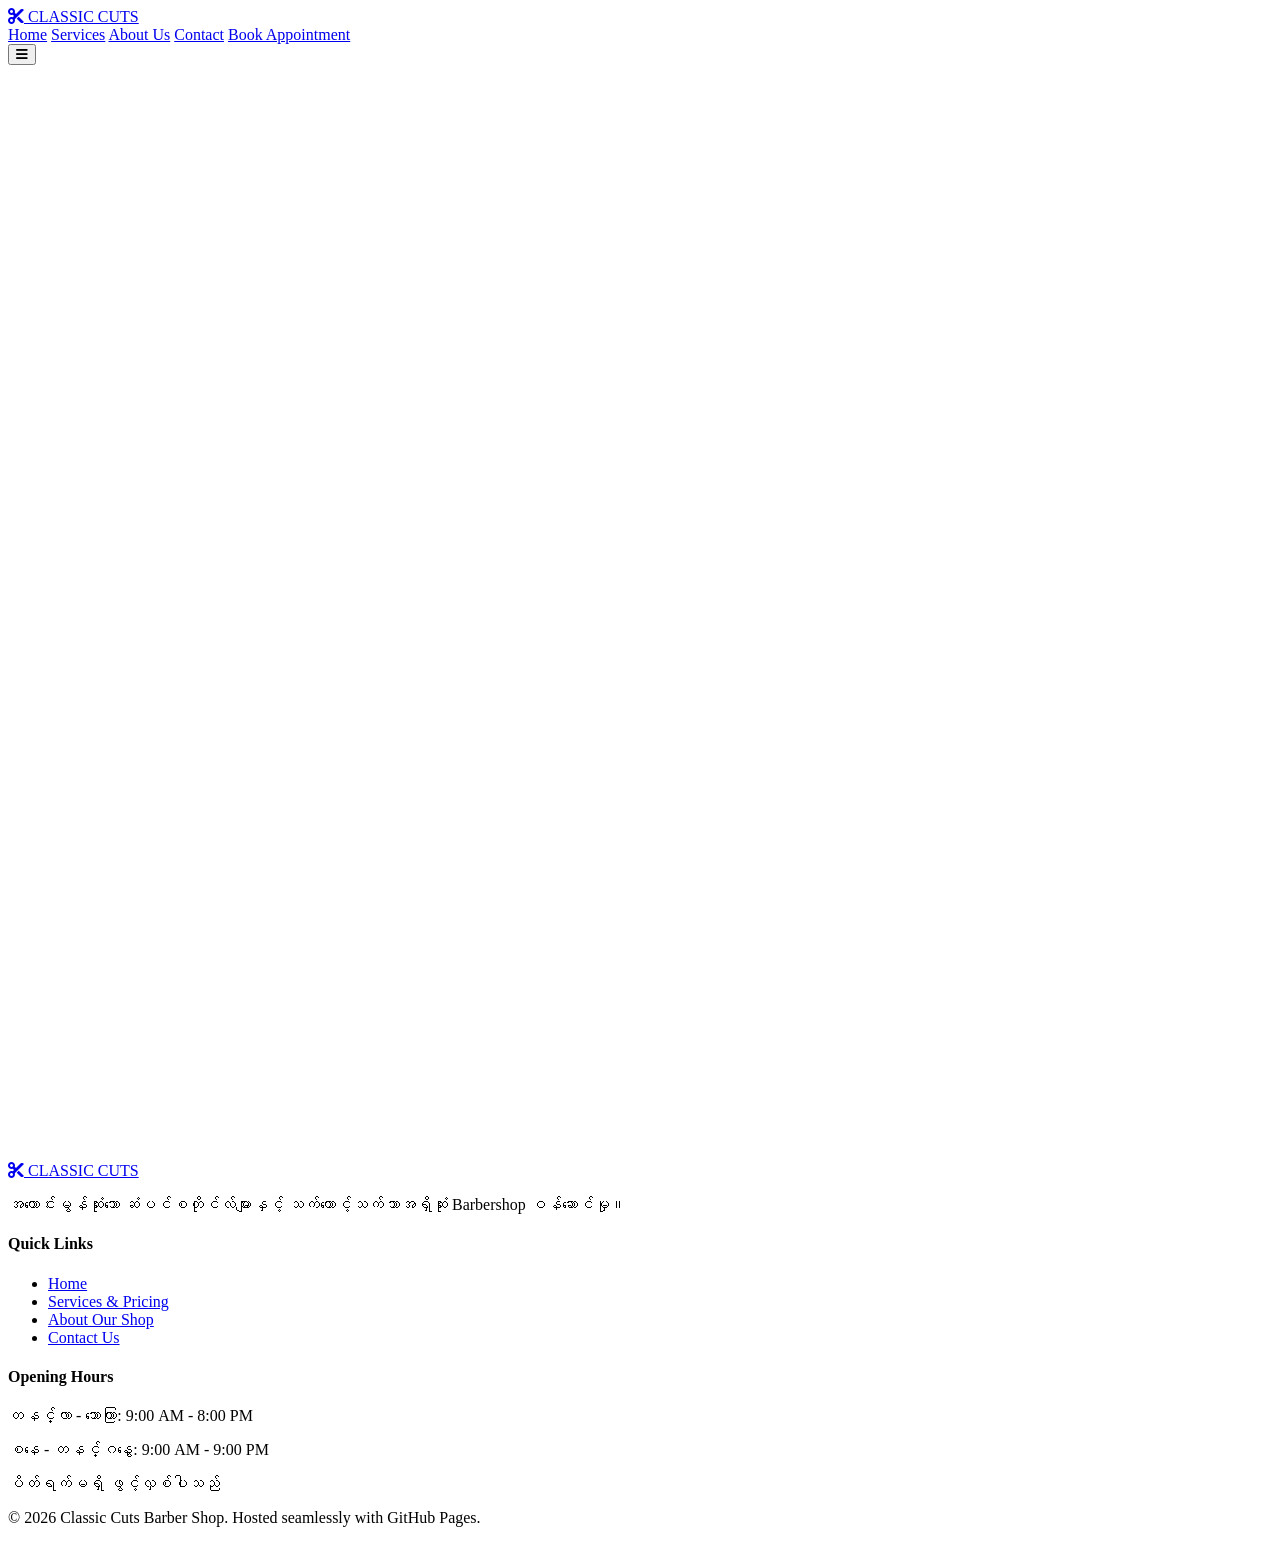
==== index.html @ 8a66cd48 "Add files via upload" ====
<!DOCTYPE html>
<html lang="en">
<head>
  <meta charset="UTF-8">
  <meta name="viewport" content="width=device-width, initial-scale=1.0">
  <title>Classic Cuts Barber Shop</title>
  <link rel="stylesheet" href="css/style.css">
  <link rel="preconnect" href="https://fonts.googleapis.com">
  <link rel="preconnect" href="https://fonts.gstatic.com" crossorigin>
  <link href="https://fonts.googleapis.com/css2?family=Cinzel:wght@600;700;800&family=Plus+Jakarta+Sans:wght@300;400;500;600;700&display=swap" rel="stylesheet">
  <link rel="stylesheet" href="https://cdnjs.cloudflare.com/ajax/libs/font-awesome/6.5.1/css/all.min.css">
  <link rel="stylesheet" href="https://unpkg.com/aos@2.3.1/dist/aos.css">
</head>
<body>
  <!-- Navigation Bar -->
  <header class="navbar-wrapper" id="navbar">
    <div class="container nav-container">
      <a href="index.html" class="brand-logo">
        <i class="fa-solid fa-scissors"></i>
        <span>CLASSIC CUTS</span>
      </a>
      <nav class="nav-menu" id="navMenu">
        <a href="index.html" class="nav-link active">Home</a>
        <a href="services.html" class="nav-link">Services</a>
        <a href="about.html" class="nav-link">About Us</a>
        <a href="contact.html" class="nav-link">Contact</a>
        <a href="contact.html" class="btn btn-primary nav-cta">Book Appointment</a>
      </nav>
      <button class="mobile-toggle" id="mobileToggle" aria-label="Toggle menu">
        <i class="fa-solid fa-bars"></i>
      </button>
    </div>
  </header>

  <!-- Hero Section -->
  <section class="hero-section">
    <div class="hero-overlay"></div>
    <div class="container hero-content" data-aos="fade-up" data-aos-duration="1000">
      <span class="sub-badge"><i class="fa-solid fa-crown"></i> Premium Grooming Experience</span>
      <h1 class="hero-title">Sharp Looks, Timeless Style & Pure Confidence</h1>
      <p class="hero-subtitle">ရိုးရာစတိုင်လ်နဲ့ ခေတ်မီဆန်းသစ်မှု ပေါင်းစပ်ထားသော ဆံပင်ညှပ်၊ မုတ်ဆိတ်ရိတ်နှင့် Grooming ဝန်ဆောင်မှုအပြည့်အစုံ။</p>
      <div class="hero-actions">
        <a href="services.html" class="btn btn-primary"><i class="fa-solid fa-list-check"></i> ဝန်ဆောင်မှုများ ကြည့်မည်</a>
        <a href="contact.html" class="btn btn-outline"><i class="fa-regular fa-calendar-check"></i> Booking ရယူရန်</a>
      </div>
    </div>
  </section>

  <!-- Quick Info Highlights -->
  <section class="highlights-section">
    <div class="container highlights-grid">
      <div class="highlight-item" data-aos="fade-up" data-aos-delay="100">
        <div class="h-icon"><i class="fa-solid fa-certificate"></i></div>
        <div>
          <h3>Master Barbers</h3>
          <p>ကျွမ်းကျင်လက်မှတ်ရ စတိုင်လစ်များ</p>
        </div>
      </div>
      <div class="highlight-item" data-aos="fade-up" data-aos-delay="200">
        <div class="h-icon"><i class="fa-solid fa-pump-soap"></i></div>
        <div>
          <h3>Premium Products</h3>
          <p>အဆင့်မြင့် သဘာဝ အလှကုန်ပစ္စည်းများ</p>
        </div>
      </div>
      <div class="highlight-item" data-aos="fade-up" data-aos-delay="300">
        <div class="h-icon"><i class="fa-solid fa-couch"></i></div>
        <div>
          <h3>Luxury Comfort</h3>
          <p>အေးချမ်းသက်တောင့်သက်သာရှိသော ဝန်းကျင်</p>
        </div>
      </div>
    </div>
  </section>

  <!-- Featured Services Preview -->
  <section class="preview-section">
    <div class="container">
      <div class="section-header" data-aos="fade-up">
        <span class="tagline">Popular Choices</span>
        <h2>လူကြိုက်အများဆုံး ဝန်ဆောင်မှုများ</h2>
        <p>သင့်မျက်နှာသွင်ပြင်နှင့် အလိုက်ဖက်ဆုံး စတိုင်လ်များကို ဖန်တီးပေးပါသည်</p>
      </div>

      <div class="cards-grid">
        <div class="service-card" data-aos="fade-up" data-aos-delay="100">
          <div class="card-img-wrap">
            <img src="https://images.unsplash.com/photo-1599351431202-1e0f0137899a?auto=format&fit=crop&w=700&q=80" alt="Signature Haircut">
            <span class="price-tag">15,000 MMK</span>
          </div>
          <div class="card-body">
            <h3>Signature Fade & Cut</h3>
            <p>မျက်နှာကျနှင့် လိုက်ဖက်သော ခေတ်မီ Fade ညှပ်နည်းနှင့် Hair Styling အပြည့်အစုံ။</p>
            <div class="card-meta">
              <span><i class="fa-regular fa-clock"></i> 45 Mins</span>
              <a href="services.html" class="read-more">Detail <i class="fa-solid fa-arrow-right"></i></a>
            </div>
          </div>
        </div>

        <div class="service-card" data-aos="fade-up" data-aos-delay="200">
          <div class="card-img-wrap">
            <img src="https://images.unsplash.com/photo-1503951914875-452162b0f3f1?auto=format&fit=crop&w=700&q=80" alt="Hot Towel Shave">
            <span class="price-tag">10,000 MMK</span>
          </div>
          <div class="card-body">
            <h3>Royal Hot Towel Shave</h3>
            <p>ရိုးရာ အပူပုဝါအုပ်ကာ မုတ်ဆိတ်ရိတ်ပေးခြင်းနှင့် မျက်နှာအသားအရေ နှိပ်နယ်ထိန်းသိမ်းမှု။</p>
            <div class="card-meta">
              <span><i class="fa-regular fa-clock"></i> 30 Mins</span>
              <a href="services.html" class="read-more">Detail <i class="fa-solid fa-arrow-right"></i></a>
            </div>
          </div>
        </div>

        <div class="service-card" data-aos="fade-up" data-aos-delay="300">
          <div class="card-img-wrap">
            <img src="https://images.unsplash.com/photo-1622286342621-4bd786c2447c?auto=format&fit=crop&w=700&q=80" alt="Beard Grooming">
            <span class="price-tag">8,000 MMK</span>
          </div>
          <div class="card-body">
            <h3>Beard Sculpting & Trim</h3>
            <p>မုတ်ဆိတ်ပုံဖော်ခြင်း၊ ညီညာအောင်ညှပ်ပေးခြင်းနှင့် အာဟာရပြည့် Beard Oil လိမ်းပေးခြင်း။</p>
            <div class="card-meta">
              <span><i class="fa-regular fa-clock"></i> 25 Mins</span>
              <a href="services.html" class="read-more">Detail <i class="fa-solid fa-arrow-right"></i></a>
            </div>
          </div>
        </div>
      </div>
    </div>
  </section>

  <!-- CTA Banner -->
  <section class="cta-banner" data-aos="zoom-in">
    <div class="container banner-box">
      <h2>သင့်ရဲ့ သပ်ရပ်ခန့်ညားသော စတိုင်လ်ကို ယနေ့ပဲ ဖန်တီးလိုက်ပါ</h2>
      <p>လူကြီးမင်းတို့ စိတ်တိုင်းကျ အချိန်မရွေး ကြိုတင် Appointment ရယူနိုင်ပါပြီ။</p>
      <a href="contact.html" class="btn btn-primary"><i class="fa-solid fa-phone"></i> Contact & Booking</a>
    </div>
  </section>

  <!-- Footer -->
  <footer class="footer">
    <div class="container footer-grid">
      <div class="footer-col">
        <a href="index.html" class="brand-logo footer-logo">
          <i class="fa-solid fa-scissors"></i>
          <span>CLASSIC CUTS</span>
        </a>
        <p>အကောင်းမွန်ဆုံးသော ဆံပင်စတိုင်လ်များနှင့် သက်တောင့်သက်သာအရှိဆုံး Barbershop ဝန်ဆောင်မှု။</p>
      </div>
      <div class="footer-col">
        <h4>Quick Links</h4>
        <ul class="footer-links">
          <li><a href="index.html">Home</a></li>
          <li><a href="services.html">Services & Pricing</a></li>
          <li><a href="about.html">About Our Shop</a></li>
          <li><a href="contact.html">Contact Us</a></li>
        </ul>
      </div>
      <div class="footer-col">
        <h4>Opening Hours</h4>
        <p>တနင်္လာ - သောကြာ: 9:00 AM - 8:00 PM</p>
        <p>စနေ - တနင်္ဂနွေ: 9:00 AM - 9:00 PM</p>
        <p class="highlight-day">ပိတ်ရက်မရှိ ဖွင့်လှစ်ပါသည်</p>
      </div>
    </div>
    <div class="footer-bottom">
      <p>&copy; 2026 Classic Cuts Barber Shop. Hosted seamlessly with GitHub Pages.</p>
    </div>
  </footer>

  <script src="https://unpkg.com/aos@2.3.1/dist/aos.js"></script>
  <script src="js/main.js"></script>
</body>
</html>
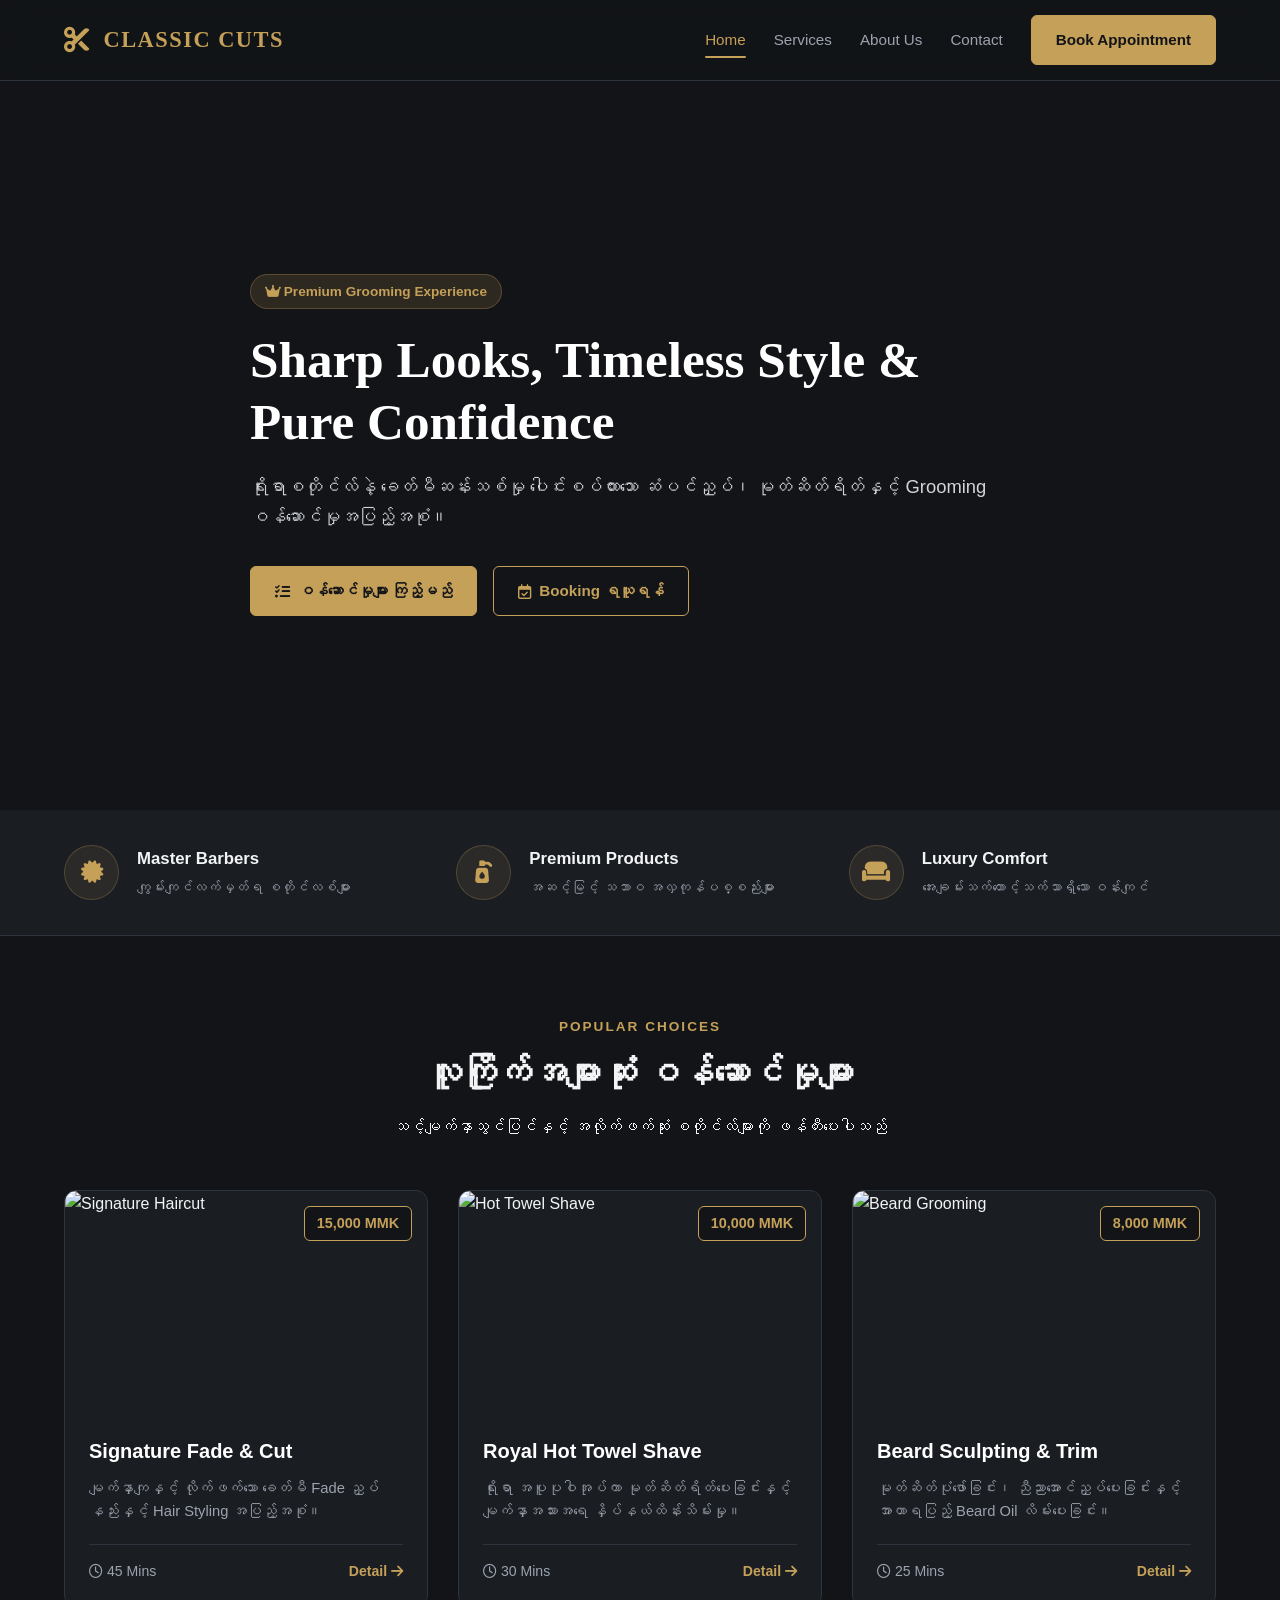
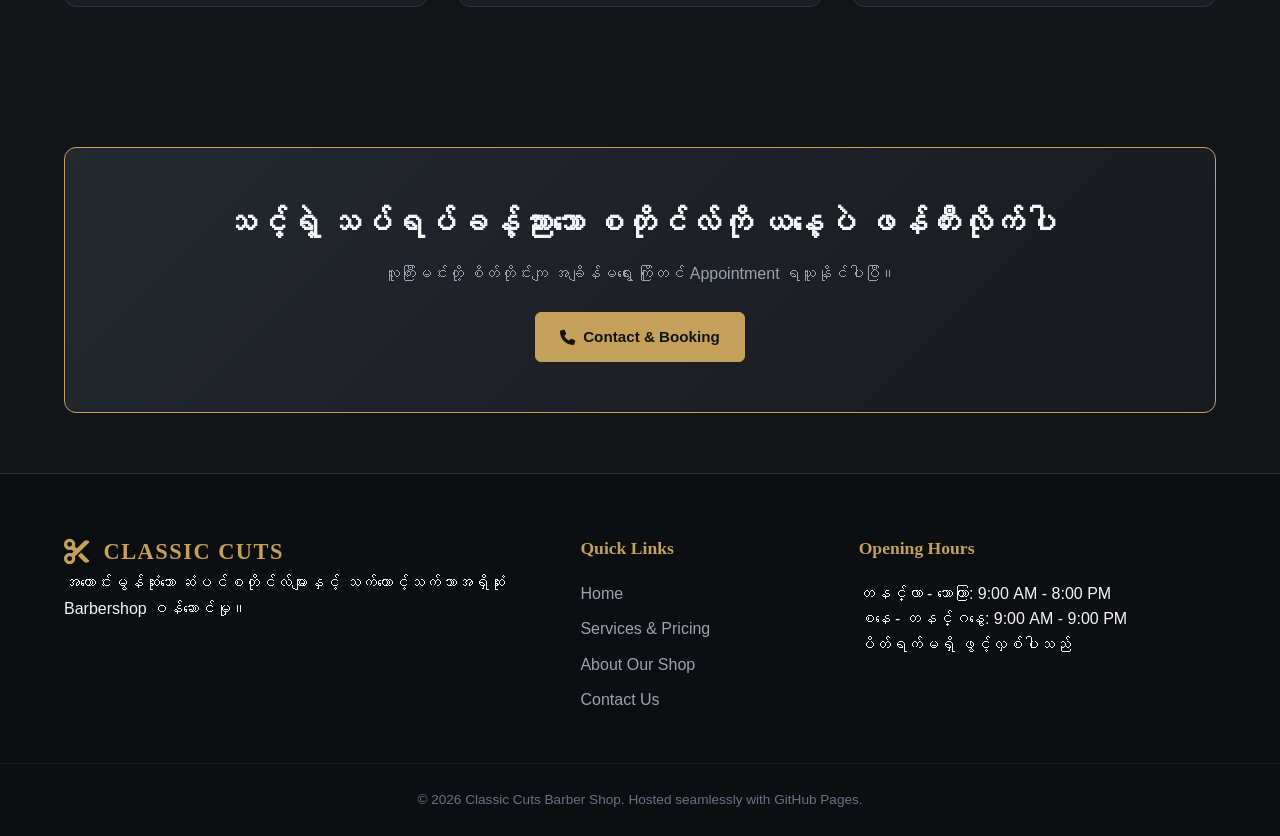
==== commit 073b05f5: "Add Google site verification meta tag" ====
--- a/index.html
+++ b/index.html
@@ -3,6 +3,7 @@
 <head>
   <meta charset="UTF-8">
   <meta name="viewport" content="width=device-width, initial-scale=1.0">
+  <meta name="google-site-verification" content="flm1WUnQl_LG1xDdvzu4_GnoSz_rpDYsaFcc4Y367RA" />
   <title>Classic Cuts Barber Shop</title>
   <link rel="stylesheet" href="css/style.css">
   <link rel="preconnect" href="https://fonts.googleapis.com">
--- a/css/style.css
+++ b/css/style.css
@@ -0,0 +1,758 @@
+/* -----------------------------------------------------------
+   Theme Variables & Reset
+----------------------------------------------------------- */
+:root {
+  --primary-gold: #c5a059;
+  --primary-gold-hover: #dcb66f;
+  --bg-dark: #121417;
+  --bg-surface: #1a1e23;
+  --bg-surface-elevated: #22272e;
+  --text-main: #f3f4f6;
+  --text-muted: #9ca3af;
+  --border-color: #2e343d;
+  --accent-glow: rgba(197, 160, 89, 0.2);
+  --font-serif: 'Cinzel', serif;
+  --font-sans: 'Plus Jakarta Sans', sans-serif;
+  --transition-smooth: all 0.3s cubic-bezier(0.4, 0, 0.2, 1);
+}
+
+* {
+  margin: 0;
+  padding: 0;
+  box-sizing: border-box;
+}
+
+body {
+  font-family: var(--font-sans);
+  background-color: var(--bg-dark);
+  color: var(--text-main);
+  line-height: 1.6;
+  overflow-x: hidden;
+}
+
+a {
+  text-decoration: none;
+  color: inherit;
+}
+
+img {
+  max-width: 100%;
+  display: block;
+}
+
+/* -----------------------------------------------------------
+   Layout Containers
+----------------------------------------------------------- */
+.container {
+  width: 90%;
+  max-width: 1200px;
+  margin: 0 auto;
+}
+
+/* -----------------------------------------------------------
+   Navbar Component (Responsive & Sticky)
+----------------------------------------------------------- */
+.navbar-wrapper {
+  position: fixed;
+  top: 0;
+  left: 0;
+  width: 100%;
+  z-index: 1000;
+  background-color: rgba(18, 20, 23, 0.85);
+  backdrop-filter: blur(12px);
+  border-bottom: 1px solid var(--border-color);
+  transition: var(--transition-smooth);
+}
+
+.navbar-wrapper.scrolled {
+  background-color: rgba(18, 20, 23, 0.98);
+  box-shadow: 0 4px 20px rgba(0, 0, 0, 0.4);
+}
+
+.nav-container {
+  display: flex;
+  justify-content: space-between;
+  align-items: center;
+  height: 80px;
+}
+
+.brand-logo {
+  display: flex;
+  align-items: center;
+  gap: 12px;
+  font-family: var(--font-serif);
+  font-size: 1.4rem;
+  font-weight: 700;
+  letter-spacing: 1.5px;
+  color: var(--primary-gold);
+}
+
+.brand-logo i {
+  font-size: 1.6rem;
+}
+
+.nav-menu {
+  display: flex;
+  align-items: center;
+  gap: 28px;
+}
+
+.nav-link {
+  font-size: 0.95rem;
+  font-weight: 500;
+  color: var(--text-muted);
+  position: relative;
+  transition: var(--transition-smooth);
+}
+
+.nav-link:hover,
+.nav-link.active {
+  color: var(--primary-gold);
+}
+
+.nav-link.active::after {
+  content: '';
+  position: absolute;
+  bottom: -6px;
+  left: 0;
+  width: 100%;
+  height: 2px;
+  background-color: var(--primary-gold);
+  border-radius: 2px;
+}
+
+.mobile-toggle {
+  display: none;
+  background: none;
+  border: none;
+  color: var(--primary-gold);
+  font-size: 1.6rem;
+  cursor: pointer;
+}
+
+/* -----------------------------------------------------------
+   Buttons & Badges
+----------------------------------------------------------- */
+.btn {
+  display: inline-flex;
+  align-items: center;
+  justify-content: center;
+  gap: 8px;
+  padding: 12px 24px;
+  border-radius: 6px;
+  font-weight: 600;
+  font-size: 0.95rem;
+  cursor: pointer;
+  transition: var(--transition-smooth);
+}
+
+.btn-primary {
+  background-color: var(--primary-gold);
+  color: #121417;
+  border: 1px solid var(--primary-gold);
+}
+
+.btn-primary:hover {
+  background-color: var(--primary-gold-hover);
+  border-color: var(--primary-gold-hover);
+  transform: translateY(-2px);
+  box-shadow: 0 6px 18px var(--accent-glow);
+}
+
+.btn-outline {
+  background: transparent;
+  color: var(--primary-gold);
+  border: 1px solid var(--primary-gold);
+}
+
+.btn-outline:hover {
+  background-color: rgba(197, 160, 89, 0.1);
+  transform: translateY(-2px);
+}
+
+/* -----------------------------------------------------------
+   Hero Section
+----------------------------------------------------------- */
+.hero-section {
+  min-height: 90vh;
+  position: relative;
+  background-image: url('https://images.unsplash.com/photo-1585747860715-2ba37e788b70?auto=format&fit=crop&w=1920&q=80');
+  background-size: cover;
+  background-position: center;
+  display: flex;
+  align-items: center;
+  padding-top: 80px;
+}
+
+.hero-overlay {
+  position: absolute;
+  inset: 0;
+  background: linear-gradient(180deg, rgba(18, 20, 23, 0.7) 0%, rgba(18, 20, 23, 0.95) 100%);
+}
+
+.hero-content {
+  position: relative;
+  z-index: 2;
+  max-width: 780px;
+}
+
+.sub-badge {
+  display: inline-block;
+  padding: 6px 14px;
+  background: rgba(197, 160, 89, 0.15);
+  border: 1px solid rgba(197, 160, 89, 0.3);
+  color: var(--primary-gold);
+  border-radius: 30px;
+  font-size: 0.85rem;
+  font-weight: 600;
+  margin-bottom: 20px;
+}
+
+.hero-title {
+  font-family: var(--font-serif);
+  font-size: 3.2rem;
+  line-height: 1.2;
+  margin-bottom: 20px;
+  color: #ffffff;
+}
+
+.hero-subtitle {
+  font-size: 1.15rem;
+  color: #d1d5db;
+  margin-bottom: 35px;
+}
+
+.hero-actions {
+  display: flex;
+  gap: 16px;
+  flex-wrap: wrap;
+}
+
+/* -----------------------------------------------------------
+   Highlights Section
+----------------------------------------------------------- */
+.highlights-section {
+  background-color: var(--bg-surface);
+  padding: 35px 0;
+  border-bottom: 1px solid var(--border-color);
+}
+
+.highlights-grid {
+  display: grid;
+  grid-template-columns: repeat(3, 1fr);
+  gap: 25px;
+}
+
+.highlight-item {
+  display: flex;
+  align-items: center;
+  gap: 18px;
+}
+
+.h-icon {
+  width: 55px;
+  height: 55px;
+  border-radius: 50%;
+  background: rgba(197, 160, 89, 0.1);
+  color: var(--primary-gold);
+  display: flex;
+  align-items: center;
+  justify-content: center;
+  font-size: 1.4rem;
+  border: 1px solid rgba(197, 160, 89, 0.25);
+  flex-shrink: 0;
+}
+
+.highlight-item h3 {
+  font-size: 1.05rem;
+  margin-bottom: 4px;
+}
+
+.highlight-item p {
+  font-size: 0.85rem;
+  color: var(--text-muted);
+}
+
+/* -----------------------------------------------------------
+   Cards Grid & Service Cards
+----------------------------------------------------------- */
+.preview-section,
+.services-wrapper {
+  padding: 80px 0;
+}
+
+.section-header {
+  text-align: center;
+  max-width: 650px;
+  margin: 0 auto 50px;
+}
+
+.tagline {
+  color: var(--primary-gold);
+  text-transform: uppercase;
+  font-size: 0.85rem;
+  letter-spacing: 2px;
+  font-weight: 700;
+  display: block;
+  margin-bottom: 8px;
+}
+
+.section-header h2 {
+  font-family: var(--font-serif);
+  font-size: 2.2rem;
+  margin-bottom: 12px;
+}
+
+.cards-grid {
+  display: grid;
+  grid-template-columns: repeat(auto-fill, minmax(320px, 1fr));
+  gap: 30px;
+}
+
+.service-card {
+  background: var(--bg-surface);
+  border: 1px solid var(--border-color);
+  border-radius: 12px;
+  overflow: hidden;
+  transition: var(--transition-smooth);
+  display: flex;
+  flex-direction: column;
+}
+
+.service-card:hover {
+  transform: translateY(-8px);
+  border-color: var(--primary-gold);
+  box-shadow: 0 12px 30px rgba(0, 0, 0, 0.45);
+}
+
+.card-img-wrap {
+  position: relative;
+  height: 220px;
+  overflow: hidden;
+}
+
+.card-img-wrap img {
+  width: 100%;
+  height: 100%;
+  object-fit: cover;
+  transition: transform 0.5s ease;
+}
+
+.service-card:hover .card-img-wrap img {
+  transform: scale(1.08);
+}
+
+.price-tag {
+  position: absolute;
+  top: 15px;
+  right: 15px;
+  background: rgba(18, 20, 23, 0.88);
+  border: 1px solid var(--primary-gold);
+  color: var(--primary-gold);
+  font-weight: 700;
+  padding: 5px 12px;
+  border-radius: 6px;
+  font-size: 0.9rem;
+  backdrop-filter: blur(4px);
+}
+
+.card-body {
+  padding: 24px;
+  display: flex;
+  flex-direction: column;
+  flex-grow: 1;
+}
+
+.cat-pill {
+  font-size: 0.75rem;
+  font-weight: 600;
+  color: var(--primary-gold);
+  background: rgba(197, 160, 89, 0.1);
+  padding: 3px 10px;
+  border-radius: 4px;
+  align-self: flex-start;
+  margin-bottom: 10px;
+}
+
+.card-body h3 {
+  font-size: 1.25rem;
+  margin-bottom: 10px;
+  color: #fff;
+}
+
+.card-body p {
+  color: var(--text-muted);
+  font-size: 0.92rem;
+  margin-bottom: 20px;
+  flex-grow: 1;
+}
+
+.card-meta {
+  display: flex;
+  justify-content: space-between;
+  align-items: center;
+  padding-top: 15px;
+  border-top: 1px solid var(--border-color);
+  font-size: 0.88rem;
+  color: var(--text-muted);
+}
+
+.read-more, .book-now-btn {
+  color: var(--primary-gold);
+  font-weight: 600;
+  transition: var(--transition-smooth);
+}
+
+.read-more:hover, .book-now-btn:hover {
+  color: var(--primary-gold-hover);
+  text-decoration: underline;
+}
+
+/* -----------------------------------------------------------
+   Filter Buttons
+----------------------------------------------------------- */
+.filter-controls {
+  display: flex;
+  justify-content: center;
+  gap: 12px;
+  flex-wrap: wrap;
+  margin-bottom: 45px;
+}
+
+.filter-btn {
+  background: var(--bg-surface);
+  border: 1px solid var(--border-color);
+  color: var(--text-muted);
+  padding: 10px 20px;
+  border-radius: 30px;
+  font-size: 0.9rem;
+  font-weight: 600;
+  cursor: pointer;
+  transition: var(--transition-smooth);
+}
+
+.filter-btn:hover,
+.filter-btn.active {
+  background: var(--primary-gold);
+  border-color: var(--primary-gold);
+  color: #121417;
+}
+
+/* -----------------------------------------------------------
+   Page Headers (About & Services & Contact)
+----------------------------------------------------------- */
+.page-header {
+  padding: 140px 0 60px;
+  text-align: center;
+  background: linear-gradient(180deg, #16191e 0%, var(--bg-dark) 100%);
+  border-bottom: 1px solid var(--border-color);
+}
+
+.page-header h1 {
+  font-family: var(--font-serif);
+  font-size: 2.8rem;
+  margin-bottom: 12px;
+  color: var(--primary-gold);
+}
+
+.page-header p {
+  color: var(--text-muted);
+  font-size: 1.05rem;
+}
+
+/* -----------------------------------------------------------
+   Two Column Sections (Story & Contact)
+----------------------------------------------------------- */
+.about-story,
+.contact-section {
+  padding: 80px 0;
+}
+
+.two-col-grid {
+  display: grid;
+  grid-template-columns: 1fr 1fr;
+  gap: 50px;
+  align-items: center;
+}
+
+.story-img img {
+  border-radius: 12px;
+  border: 1px solid var(--border-color);
+  box-shadow: 0 10px 30px rgba(0,0,0,0.5);
+}
+
+.story-text h2 {
+  font-family: var(--font-serif);
+  font-size: 2.2rem;
+  margin-bottom: 18px;
+}
+
+.story-text p {
+  color: var(--text-muted);
+  margin-bottom: 16px;
+}
+
+.stats-row {
+  display: flex;
+  gap: 30px;
+  margin-top: 30px;
+}
+
+.stat-card {
+  background: var(--bg-surface);
+  border: 1px solid var(--border-color);
+  padding: 18px 24px;
+  border-radius: 8px;
+  text-align: center;
+  flex: 1;
+}
+
+.stat-card h3 {
+  font-size: 1.8rem;
+  color: var(--primary-gold);
+  font-family: var(--font-serif);
+}
+
+.stat-card p {
+  font-size: 0.85rem;
+  margin-bottom: 0;
+}
+
+/* -----------------------------------------------------------
+   Contact & Form Styles
+----------------------------------------------------------- */
+.contact-info-card,
+.booking-form-card {
+  background: var(--bg-surface);
+  border: 1px solid var(--border-color);
+  padding: 40px;
+  border-radius: 12px;
+}
+
+.contact-info-card h2,
+.booking-form-card h2 {
+  font-family: var(--font-serif);
+  font-size: 1.8rem;
+  margin-bottom: 15px;
+  color: #fff;
+}
+
+.contact-info-card p {
+  color: var(--text-muted);
+  margin-bottom: 30px;
+}
+
+.info-group {
+  display: flex;
+  gap: 20px;
+  margin-bottom: 24px;
+}
+
+.info-icon {
+  width: 48px;
+  height: 48px;
+  border-radius: 8px;
+  background: rgba(197, 160, 89, 0.1);
+  color: var(--primary-gold);
+  display: flex;
+  align-items: center;
+  justify-content: center;
+  font-size: 1.2rem;
+  flex-shrink: 0;
+}
+
+.info-group h4 {
+  font-size: 1.05rem;
+  margin-bottom: 4px;
+}
+
+.info-group p {
+  margin-bottom: 0;
+  font-size: 0.92rem;
+}
+
+.form-group {
+  margin-bottom: 20px;
+}
+
+.form-group label {
+  display: block;
+  font-size: 0.88rem;
+  font-weight: 600;
+  margin-bottom: 8px;
+  color: var(--text-main);
+}
+
+.form-group input,
+.form-group select,
+.form-group textarea {
+  width: 100%;
+  padding: 12px 16px;
+  background: var(--bg-surface-elevated);
+  border: 1px solid var(--border-color);
+  border-radius: 6px;
+  color: #fff;
+  font-family: var(--font-sans);
+  font-size: 0.95rem;
+  transition: var(--transition-smooth);
+}
+
+.form-group input:focus,
+.form-group select:focus,
+.form-group textarea:focus {
+  outline: none;
+  border-color: var(--primary-gold);
+  box-shadow: 0 0 0 3px var(--accent-glow);
+}
+
+.form-row {
+  display: grid;
+  grid-template-columns: 1fr 1fr;
+  gap: 15px;
+}
+
+.submit-btn {
+  width: 100%;
+  padding: 14px;
+  margin-top: 10px;
+}
+
+.form-feedback {
+  margin-top: 20px;
+  padding: 14px;
+  border-radius: 6px;
+  font-size: 0.92rem;
+  text-align: center;
+}
+
+.form-feedback.success {
+  background: rgba(34, 197, 94, 0.15);
+  border: 1px solid #22c55e;
+  color: #4ade80;
+}
+
+.hidden {
+  display: none;
+}
+
+/* -----------------------------------------------------------
+   CTA Banner & Footer
+----------------------------------------------------------- */
+.cta-banner {
+  padding: 60px 0;
+}
+
+.banner-box {
+  background: linear-gradient(135deg, #242930 0%, #171a1e 100%);
+  border: 1px solid var(--primary-gold);
+  padding: 50px 30px;
+  border-radius: 12px;
+  text-align: center;
+}
+
+.banner-box h2 {
+  font-family: var(--font-serif);
+  font-size: 2rem;
+  margin-bottom: 12px;
+}
+
+.banner-box p {
+  color: var(--text-muted);
+  margin-bottom: 25px;
+}
+
+.footer {
+  background: #0d0e11;
+  border-top: 1px solid var(--border-color);
+  padding: 60px 0 25px;
+}
+
+.footer-grid {
+  display: grid;
+  grid-template-columns: 2fr 1fr 1.5fr;
+  gap: 40px;
+  margin-bottom: 40px;
+}
+
+.footer-col h4 {
+  font-family: var(--font-serif);
+  color: var(--primary-gold);
+  margin-bottom: 18px;
+  font-size: 1.1rem;
+}
+
+.footer-links {
+  list-style: none;
+}
+
+.footer-links li {
+  margin-bottom: 10px;
+}
+
+.footer-links a {
+  color: var(--text-muted);
+  transition: var(--transition-smooth);
+}
+
+.footer-links a:hover {
+  color: var(--primary-gold);
+}
+
+.footer-bottom {
+  text-align: center;
+  font-size: 0.85rem;
+  color: #6b7280;
+  border-top: 1px solid rgba(255, 255, 255, 0.05);
+  padding-top: 25px;
+}
+
+/* -----------------------------------------------------------
+   Responsive Breakpoints (Mobile & Tablet)
+----------------------------------------------------------- */
+@media (max-width: 992px) {
+  .two-col-grid {
+    grid-template-columns: 1fr;
+  }
+  .highlights-grid {
+    grid-template-columns: 1fr;
+  }
+  .footer-grid {
+    grid-template-columns: 1fr;
+  }
+}
+
+@media (max-width: 768px) {
+  .mobile-toggle {
+    display: block;
+  }
+
+  .nav-menu {
+    position: absolute;
+    top: 80px;
+    left: 0;
+    width: 100%;
+    background-color: var(--bg-dark);
+    flex-direction: column;
+    padding: 30px 20px;
+    gap: 20px;
+    border-bottom: 1px solid var(--border-color);
+    transform: translateY(-150%);
+    opacity: 0;
+    visibility: hidden;
+    transition: var(--transition-smooth);
+  }
+
+  .nav-menu.active {
+    transform: translateY(0);
+    opacity: 1;
+    visibility: visible;
+  }
+
+  .hero-title {
+    font-size: 2.2rem;
+  }
+
+  .form-row {
+    grid-template-columns: 1fr;
+  }
+}
